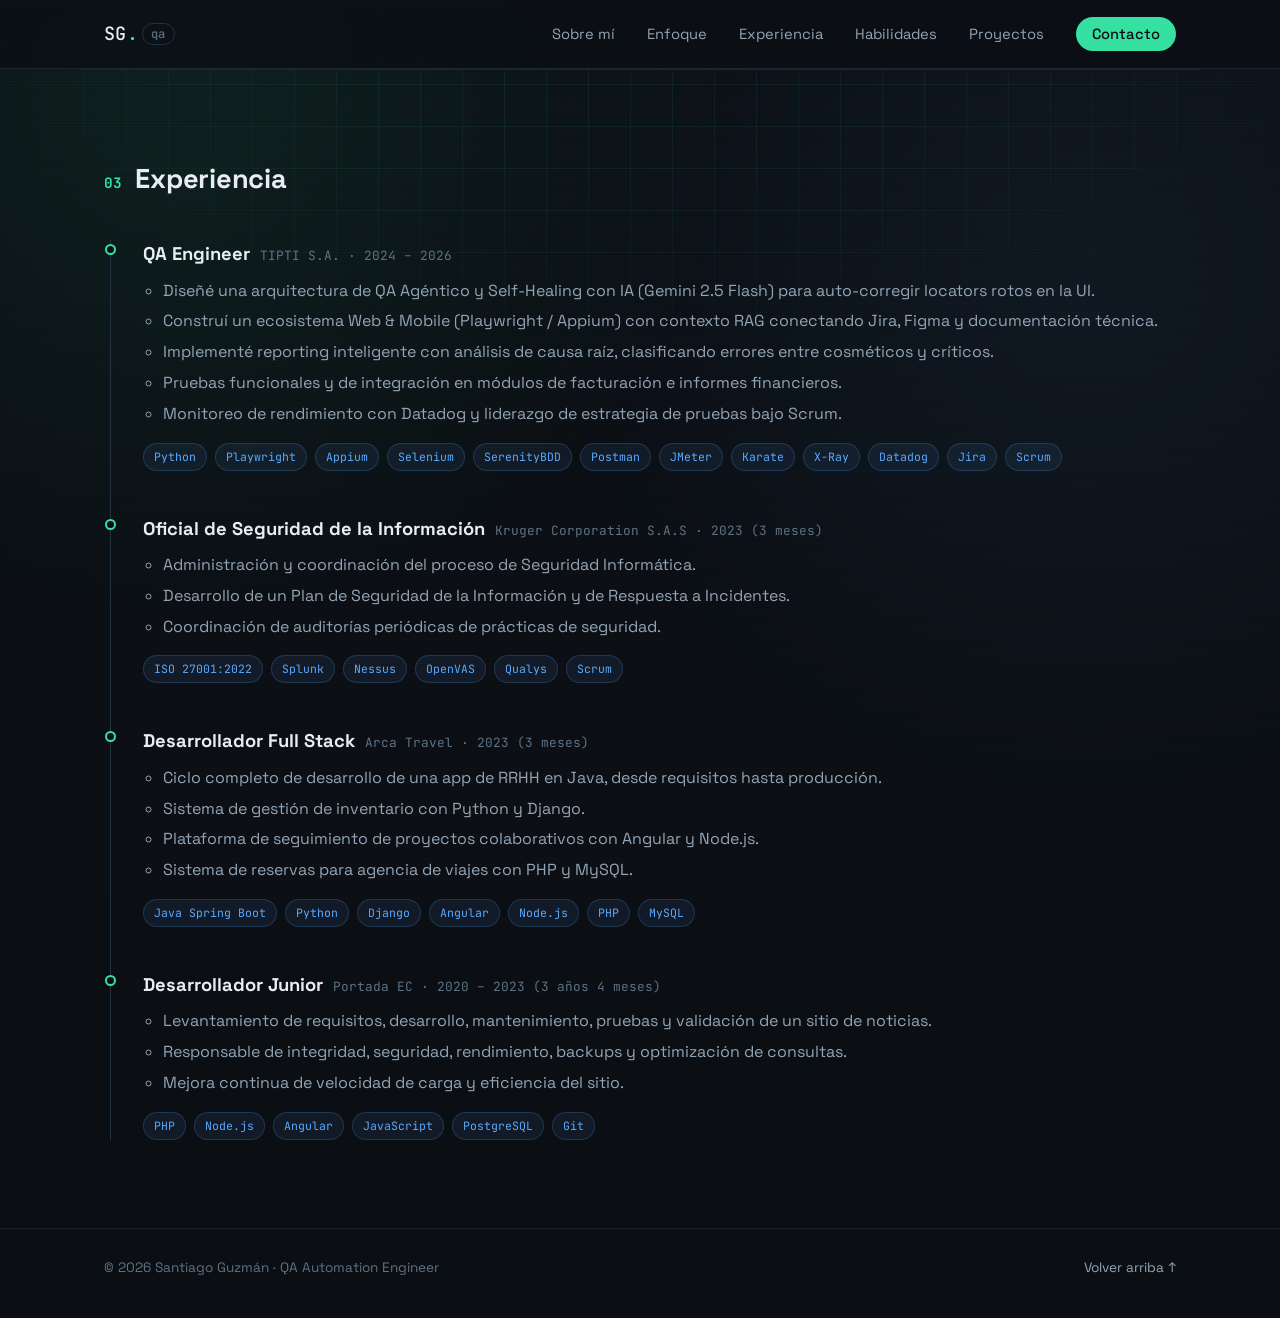
==== experiencia.html @ 898bb7b3 "Create experiencia.html" ====
<!DOCTYPE html>
<html lang="es">
<head>
<meta charset="UTF-8">
<meta name="viewport" content="width=device-width, initial-scale=1.0">
<title>Experiencia · Santiago Guzmán</title>
<meta name="description" content="Trayectoria profesional de Santiago Guzmán: QA Engineer en TIPTI S.A., seguridad de la información y desarrollo full stack.">
<link rel="preconnect" href="https://fonts.googleapis.com">
<link href="https://fonts.googleapis.com/css2?family=Space+Grotesk:wght@400;500;600;700&family=JetBrains+Mono:wght@400;500&display=swap" rel="stylesheet">
<link rel="stylesheet" href="styles.css">
</head>
<body>

<div class="noise-overlay"></div>
<div class="grid-bg" aria-hidden="true"></div>
<div class="scanline" aria-hidden="true"></div>
<header class="site-header" id="top">
  <nav class="nav container">
    <a href="index.html" class="logo">SG<span class="logo-dot">.</span><span class="logo-tag">qa</span></a>
    <button class="nav-toggle" id="navToggle" aria-label="Abrir menú" aria-expanded="false">
      <span></span><span></span><span></span>
    </button>
    <ul class="nav-links" id="navLinks">
      <li><a href="sobre-mi.html">Sobre mí</a></li>
      <li><a href="enfoque.html">Enfoque</a></li>
      <li><a href="experiencia.html" class="active">Experiencia</a></li>
      <li><a href="habilidades.html">Habilidades</a></li>
      <li><a href="proyectos.html">Proyectos</a></li>
      <li><a href="contacto.html" class="nav-cta">Contacto</a></li>
    </ul>
  </nav>
</header>
<main>
  <section class="section container">
    <h2 class="section-title"><span class="section-num">03</span> Experiencia</h2>
    <ol class="timeline">

      <li class="timeline-item">
        <div class="timeline-marker"></div>
        <div class="timeline-content">
          <div class="timeline-head">
            <h3>QA Engineer</h3>
            <span class="timeline-period">TIPTI S.A. · 2024 – 2026</span>
          </div>
          <ul class="timeline-list">
            <li>Diseñé una arquitectura de QA Agéntico y Self-Healing con IA (Gemini 2.5 Flash) para auto-corregir locators rotos en la UI.</li>
            <li>Construí un ecosistema Web &amp; Mobile (Playwright / Appium) con contexto RAG conectando Jira, Figma y documentación técnica.</li>
            <li>Implementé reporting inteligente con análisis de causa raíz, clasificando errores entre cosméticos y críticos.</li>
            <li>Pruebas funcionales y de integración en módulos de facturación e informes financieros.</li>
            <li>Monitoreo de rendimiento con Datadog y liderazgo de estrategia de pruebas bajo Scrum.</li>
          </ul>
          <ul class="timeline-tags">
            <li>Python</li><li>Playwright</li><li>Appium</li><li>Selenium</li><li>SerenityBDD</li><li>Postman</li><li>JMeter</li><li>Karate</li><li>X-Ray</li><li>Datadog</li><li>Jira</li><li>Scrum</li>
          </ul>
        </div>
      </li>

      <li class="timeline-item">
        <div class="timeline-marker"></div>
        <div class="timeline-content">
          <div class="timeline-head">
            <h3>Oficial de Seguridad de la Información</h3>
            <span class="timeline-period">Kruger Corporation S.A.S · 2023 (3 meses)</span>
          </div>
          <ul class="timeline-list">
            <li>Administración y coordinación del proceso de Seguridad Informática.</li>
            <li>Desarrollo de un Plan de Seguridad de la Información y de Respuesta a Incidentes.</li>
            <li>Coordinación de auditorías periódicas de prácticas de seguridad.</li>
          </ul>
          <ul class="timeline-tags">
            <li>ISO 27001:2022</li><li>Splunk</li><li>Nessus</li><li>OpenVAS</li><li>Qualys</li><li>Scrum</li>
          </ul>
        </div>
      </li>

      <li class="timeline-item">
        <div class="timeline-marker"></div>
        <div class="timeline-content">
          <div class="timeline-head">
            <h3>Desarrollador Full Stack</h3>
            <span class="timeline-period">Arca Travel · 2023 (3 meses)</span>
          </div>
          <ul class="timeline-list">
            <li>Ciclo completo de desarrollo de una app de RRHH en Java, desde requisitos hasta producción.</li>
            <li>Sistema de gestión de inventario con Python y Django.</li>
            <li>Plataforma de seguimiento de proyectos colaborativos con Angular y Node.js.</li>
            <li>Sistema de reservas para agencia de viajes con PHP y MySQL.</li>
          </ul>
          <ul class="timeline-tags">
            <li>Java Spring Boot</li><li>Python</li><li>Django</li><li>Angular</li><li>Node.js</li><li>PHP</li><li>MySQL</li>
          </ul>
        </div>
      </li>

      <li class="timeline-item">
        <div class="timeline-marker"></div>
        <div class="timeline-content">
          <div class="timeline-head">
            <h3>Desarrollador Junior</h3>
            <span class="timeline-period">Portada EC · 2020 – 2023 (3 años 4 meses)</span>
          </div>
          <ul class="timeline-list">
            <li>Levantamiento de requisitos, desarrollo, mantenimiento, pruebas y validación de un sitio de noticias.</li>
            <li>Responsable de integridad, seguridad, rendimiento, backups y optimización de consultas.</li>
            <li>Mejora continua de velocidad de carga y eficiencia del sitio.</li>
          </ul>
          <ul class="timeline-tags">
            <li>PHP</li><li>Node.js</li><li>Angular</li><li>JavaScript</li><li>PostgreSQL</li><li>Git</li>
          </ul>
        </div>
      </li>

    </ol>
  </section>
</main>
<footer class="site-footer">
  <div class="container footer-inner">
    <p>© <span id="year"></span> Santiago Guzmán · QA Automation Engineer</p>
    <a href="#top" class="back-to-top">Volver arriba ↑</a>
  </div>
</footer>

<script src="script.js"></script>
</body>
</html>
---- styles.css ----
/* ===== Tokens ===== */
:root {
  --bg: #0b0f14;
  --bg-elevated: #111820;
  --bg-card: #131b24;
  --border: #223140;
  --border-soft: #1a2530;
  --text: #e7edf3;
  --text-muted: #92a4b5;
  --text-faint: #5c7285;
  --accent: #35e0a1;
  --accent-dim: #1f8f68;
  --accent-soft: rgba(53, 224, 161, 0.12);
  --accent-2: #5aa9ff;
  --radius: 14px;
  --radius-sm: 8px;
  --maxw: 1120px;
  --font-display: "Space Grotesk", "Segoe UI", sans-serif;
  --font-mono: "JetBrains Mono", "SFMono-Regular", Consolas, monospace;
}

* { box-sizing: border-box; }

html { scroll-behavior: smooth; }

body {
  margin: 0;
  background: var(--bg);
  color: var(--text);
  font-family: var(--font-display);
  line-height: 1.55;
  -webkit-font-smoothing: antialiased;
}

.container {
  max-width: var(--maxw);
  margin: 0 auto;
  padding: 0 24px;
}

a { color: inherit; text-decoration: none; }

.noise-overlay {
  position: fixed;
  inset: 0;
  pointer-events: none;
  z-index: 0;
  background:
    radial-gradient(circle at 15% 10%, rgba(53, 224, 161, 0.08), transparent 40%),
    radial-gradient(circle at 85% 30%, rgba(90, 169, 255, 0.06), transparent 45%);
}

/* Futuristic grid floor */
.grid-bg {
  position: fixed;
  inset: 0;
  z-index: 0;
  pointer-events: none;
  background-image:
    linear-gradient(rgba(53, 224, 161, 0.07) 1px, transparent 1px),
    linear-gradient(90deg, rgba(53, 224, 161, 0.07) 1px, transparent 1px);
  background-size: 42px 42px;
  -webkit-mask-image: radial-gradient(ellipse 70% 50% at 50% 0%, #000 40%, transparent 85%);
          mask-image: radial-gradient(ellipse 70% 50% at 50% 0%, #000 40%, transparent 85%);
  animation: grid-drift 16s linear infinite;
}
@keyframes grid-drift {
  from { background-position: 0 0, 0 0; }
  to { background-position: 0 42px, 42px 0; }
}

/* CRT scanline */
.scanline {
  position: fixed;
  inset: 0;
  z-index: 40;
  pointer-events: none;
  background: repeating-linear-gradient(
    to bottom,
    rgba(255, 255, 255, 0.025) 0px,
    rgba(255, 255, 255, 0.025) 1px,
    transparent 1px,
    transparent 3px
  );
  opacity: 0.5;
}

@media (prefers-reduced-motion: reduce) {
  .grid-bg { animation: none; }
}

/* ===== Header / Nav ===== */
.site-header {
  position: sticky;
  top: 0;
  z-index: 50;
  background: rgba(11, 15, 20, 0.82);
  backdrop-filter: blur(10px);
  border-bottom: 1px solid var(--border-soft);
}

.nav {
  display: flex;
  align-items: center;
  justify-content: space-between;
  height: 68px;
}

.logo {
  font-family: var(--font-mono);
  font-weight: 500;
  font-size: 1.15rem;
  letter-spacing: 0.02em;
}
.logo-dot { color: var(--accent); }
.logo-tag {
  color: var(--text-faint);
  font-size: 0.75rem;
  margin-left: 4px;
  border: 1px solid var(--border);
  border-radius: 999px;
  padding: 2px 8px;
  vertical-align: middle;
}

.nav-links {
  display: flex;
  align-items: center;
  gap: 32px;
  list-style: none;
  margin: 0;
  padding: 0;
}
.nav-links a {
  font-size: 0.92rem;
  color: var(--text-muted);
  transition: color 0.15s ease;
}
.nav-links a:hover { color: var(--text); }
.nav-cta {
  color: var(--bg) !important;
  background: var(--accent);
  padding: 8px 16px;
  border-radius: 999px;
  font-weight: 500;
}
.nav-cta:hover { background: var(--accent-dim) !important; color: var(--bg) !important; }

.nav-toggle {
  display: none;
  flex-direction: column;
  gap: 5px;
  background: none;
  border: none;
  cursor: pointer;
  padding: 8px;
}
.nav-toggle span {
  width: 22px;
  height: 2px;
  background: var(--text);
  border-radius: 2px;
}

/* ===== Hero ===== */
.hero {
  position: relative;
  z-index: 1;
  display: grid;
  grid-template-columns: 1.1fr 0.9fr;
  gap: 48px;
  align-items: center;
  padding: 96px 24px 80px;
}

.eyebrow {
  display: inline-flex;
  align-items: center;
  gap: 8px;
  font-family: var(--font-mono);
  font-size: 0.8rem;
  color: var(--accent);
  background: var(--accent-soft);
  border: 1px solid rgba(53, 224, 161, 0.25);
  padding: 6px 12px;
  border-radius: 999px;
  margin: 0 0 20px;
}
.status-dot {
  width: 7px;
  height: 7px;
  border-radius: 50%;
  background: var(--accent);
  box-shadow: 0 0 0 3px rgba(53, 224, 161, 0.25);
}

.hero h1 {
  font-size: clamp(2.4rem, 5vw, 3.6rem);
  margin: 0 0 6px;
  line-height: 1.05;
  letter-spacing: -0.02em;
}

/* Glitch text effect */
.glitch {
  position: relative;
  text-shadow: 0 0 18px rgba(53, 224, 161, 0.25);
}
.glitch::before,
.glitch::after {
  content: attr(data-text);
  position: absolute;
  top: 0;
  left: 0;
  width: 100%;
  height: 100%;
  background: var(--bg);
  overflow: hidden;
}
.glitch::before {
  left: 2px;
  color: var(--accent-2);
  clip-path: inset(0 0 88% 0);
  animation: glitch-anim 5s infinite linear alternate-reverse;
}
.glitch::after {
  left: -2px;
  color: var(--accent);
  clip-path: inset(60% 0 20% 0);
  animation: glitch-anim 6.5s infinite linear alternate-reverse;
}
@keyframes glitch-anim {
  0%, 88%, 100% { clip-path: inset(0 0 88% 0); transform: translate(0, 0); }
  4% { clip-path: inset(10% 0 60% 0); transform: translate(-2px, 0); }
  10% { clip-path: inset(70% 0 5% 0); transform: translate(2px, 0); }
  16% { clip-path: inset(40% 0 40% 0); transform: translate(-1px, 0); }
  22% { clip-path: inset(0 0 88% 0); transform: translate(0, 0); }
}
@media (prefers-reduced-motion: reduce) {
  .glitch::before, .glitch::after { animation: none; display: none; }
}

/* HUD badges */
.hud-badges {
  display: flex;
  flex-wrap: wrap;
  gap: 10px;
  list-style: none;
  margin: 0 0 28px;
  padding: 0;
}
.hud-badges li {
  display: inline-flex;
  align-items: center;
  gap: 7px;
  font-family: var(--font-mono);
  font-size: 0.7rem;
  letter-spacing: 0.03em;
  color: var(--accent-2);
  background: rgba(90, 169, 255, 0.07);
  border: 1px solid rgba(90, 169, 255, 0.22);
  border-radius: 999px;
  padding: 5px 11px;
}
.hud-dot {
  width: 6px;
  height: 6px;
  border-radius: 50%;
  background: var(--accent);
  box-shadow: 0 0 8px 1px rgba(53, 224, 161, 0.7);
  animation: hud-pulse 1.8s ease-in-out infinite;
}
@keyframes hud-pulse {
  0%, 100% { opacity: 1; }
  50% { opacity: 0.35; }
}

.hero-role {
  font-family: var(--font-mono);
  color: var(--accent-2);
  font-size: 1.15rem;
  margin: 0 0 22px;
}

.hero-desc {
  color: var(--text-muted);
  font-size: 1.05rem;
  max-width: 52ch;
  margin: 0 0 32px;
}
.hero-desc strong { color: var(--text); font-weight: 600; }

.hero-actions {
  display: flex;
  gap: 14px;
  margin-bottom: 44px;
}

.btn {
  display: inline-flex;
  align-items: center;
  gap: 8px;
  padding: 12px 22px;
  border-radius: var(--radius-sm);
  font-weight: 500;
  font-size: 0.95rem;
  transition: transform 0.15s ease, background 0.15s ease, border-color 0.15s ease;
}
.btn-primary {
  background: var(--accent);
  color: #061310;
}
.btn-primary:hover { background: #4ff0b3; transform: translateY(-1px); box-shadow: 0 0 24px -4px rgba(53, 224, 161, 0.6); }
.btn-ghost {
  border: 1px solid var(--border);
  color: var(--text);
}
.btn-ghost:hover { border-color: var(--accent); color: var(--accent); box-shadow: 0 0 20px -6px rgba(53, 224, 161, 0.5); }

.hero-stats {
  display: flex;
  gap: 36px;
  list-style: none;
  padding: 24px 0 0;
  margin: 0;
  border-top: 1px solid var(--border-soft);
}
.hero-stats li { display: flex; flex-direction: column; gap: 4px; }
.stat-num {
  font-family: var(--font-mono);
  font-size: 1.15rem;
  color: var(--text);
  font-weight: 500;
}
.stat-label {
  font-size: 0.78rem;
  color: var(--text-faint);
}

/* Terminal panel */
.hero-panel { position: relative; }
.terminal {
  background: var(--bg-elevated);
  border: 1px solid var(--border);
  border-radius: var(--radius);
  overflow: hidden;
  box-shadow: 0 30px 60px -20px rgba(0, 0, 0, 0.6), 0 0 40px -12px rgba(53, 224, 161, 0.25);
}
.terminal-bar {
  display: flex;
  align-items: center;
  gap: 8px;
  padding: 12px 16px;
  background: var(--bg-card);
  border-bottom: 1px solid var(--border-soft);
}
.dot { width: 10px; height: 10px; border-radius: 50%; }
.dot-r { background: #ff5f57; }
.dot-y { background: #febc2e; }
.dot-g { background: #28c840; }
.terminal-title {
  margin-left: 8px;
  font-family: var(--font-mono);
  font-size: 0.78rem;
  color: var(--text-faint);
}
.terminal-body {
  margin: 0;
  padding: 22px 20px;
  font-family: var(--font-mono);
  font-size: 0.85rem;
  line-height: 1.75;
  overflow-x: auto;
  color: var(--text-muted);
}
.tk-key { color: #c792ea; }
.tk-fn { color: var(--accent-2); }
.tk-str { color: var(--accent); }
.tk-cmt { color: var(--text-faint); font-style: italic; }

/* ===== Sections ===== */
.section {
  position: relative;
  z-index: 1;
  padding: 88px 24px;
  border-top: 1px solid var(--border-soft);
}

.section-title {
  display: flex;
  align-items: baseline;
  gap: 14px;
  font-size: 1.7rem;
  margin: 0 0 40px;
  letter-spacing: -0.01em;
}
.section-num {
  font-family: var(--font-mono);
  font-size: 0.9rem;
  color: var(--accent);
}

.section-intro {
  color: var(--text-muted);
  max-width: 60ch;
  margin: -20px 0 36px;
}

/* About */
.about-grid {
  display: grid;
  grid-template-columns: 1fr 1fr;
  gap: 40px;
}
.about-text {
  color: var(--text-muted);
  margin: 0 0 18px;
  font-size: 1.02rem;
}
.about-text strong { color: var(--text); }
.about-highlight {
  background: var(--bg-card);
  border: 1px solid var(--border);
  border-left: 3px solid var(--accent);
  border-radius: var(--radius-sm);
  padding: 22px 24px;
  align-self: start;
}
.highlight-kicker {
  font-family: var(--font-mono);
  font-size: 0.78rem;
  color: var(--accent);
  text-transform: uppercase;
  letter-spacing: 0.06em;
  margin: 0 0 10px;
}
.about-highlight p:last-child { margin: 0; color: var(--text); }

/* Timeline */
.timeline {
  list-style: none;
  margin: 0;
  padding: 0;
  border-left: 1px solid var(--border);
  margin-left: 6px;
}
.timeline-item {
  position: relative;
  padding: 0 0 44px 32px;
}
.timeline-item:last-child { padding-bottom: 0; }
.timeline-marker {
  position: absolute;
  left: -6px;
  top: 4px;
  width: 11px;
  height: 11px;
  border-radius: 50%;
  background: var(--bg);
  border: 2px solid var(--accent);
}
.timeline-head {
  display: flex;
  flex-wrap: wrap;
  align-items: baseline;
  gap: 10px;
  margin-bottom: 10px;
}
.timeline-head h3 { margin: 0; font-size: 1.15rem; }
.timeline-period {
  font-family: var(--font-mono);
  font-size: 0.8rem;
  color: var(--text-faint);
}
.timeline-list {
  margin: 0 0 16px;
  padding-left: 20px;
  color: var(--text-muted);
}
.timeline-list li { margin-bottom: 6px; }
.timeline-tags {
  list-style: none;
  display: flex;
  flex-wrap: wrap;
  gap: 8px;
  margin: 0;
  padding: 0;
}
.timeline-tags li {
  font-family: var(--font-mono);
  font-size: 0.72rem;
  color: var(--accent-2);
  background: rgba(90, 169, 255, 0.08);
  border: 1px solid rgba(90, 169, 255, 0.2);
  border-radius: 999px;
  padding: 4px 10px;
}

/* Testing pyramid */
.pyramid {
  display: flex;
  flex-direction: column;
  gap: 14px;
  max-width: 720px;
}
.pyramid-layer {
  display: flex;
  flex-direction: column;
  gap: 6px;
}
.pyramid-bar {
  width: var(--w);
  min-width: 220px;
  display: flex;
  align-items: center;
  justify-content: space-between;
  gap: 12px;
  padding: 12px 18px;
  border-radius: var(--radius-sm);
  font-family: var(--font-mono);
  font-size: 0.85rem;
  color: #061310;
  font-weight: 500;
  transition: transform 0.2s ease, box-shadow 0.2s ease;
}
.pyramid-bar:hover { transform: translateX(4px); }
.pyramid-bar em { font-style: normal; opacity: 0.75; font-size: 0.78rem; }
.pyramid-bar--unit { background: linear-gradient(90deg, var(--accent), #7cf3c4); box-shadow: 0 0 22px -8px rgba(53, 224, 161, 0.7); }
.pyramid-bar--smoke { background: linear-gradient(90deg, #6fd8c9, #5aa9ff); box-shadow: 0 0 22px -8px rgba(90, 169, 255, 0.6); }
.pyramid-bar--sanity { background: linear-gradient(90deg, #7c9bff, #a78bfa); box-shadow: 0 0 22px -8px rgba(167, 139, 250, 0.55); }
.pyramid-bar--e2e { background: linear-gradient(90deg, #c792ea, #f3a7d1); box-shadow: 0 0 22px -8px rgba(199, 146, 234, 0.55); }
.pyramid-layer p {
  margin: 0;
  color: var(--text-faint);
  font-size: 0.82rem;
  max-width: 60ch;
}
.pyramid-note {
  margin: 22px 0 0;
  font-family: var(--font-mono);
  font-size: 0.8rem;
  color: var(--text-faint);
  border-left: 2px solid var(--border);
  padding-left: 14px;
}

/* Skills */
.skills-grid {
  display: grid;
  grid-template-columns: repeat(3, 1fr);
  gap: 20px;
}
.skill-card {
  background: var(--bg-card);
  border: 1px solid var(--border);
  border-radius: var(--radius);
  padding: 24px;
  transition: border-color 0.15s ease, transform 0.15s ease;
}
.skill-card:hover { border-color: var(--accent-dim); transform: translateY(-2px); }
.skill-card h3 {
  margin: 0 0 16px;
  font-size: 1rem;
  color: var(--text);
}
.chip-list {
  list-style: none;
  display: flex;
  flex-wrap: wrap;
  gap: 8px;
  margin: 0;
  padding: 0;
}
.chip-list li {
  font-size: 0.8rem;
  color: var(--text-muted);
  background: var(--bg-elevated);
  border: 1px solid var(--border-soft);
  border-radius: var(--radius-sm);
  padding: 5px 10px;
}

/* Education & certs */
.edu-main { margin-bottom: 32px; }
.edu-main h3 { margin: 0 0 8px; font-size: 1.2rem; }
.edu-sub { color: var(--text-muted); margin: 0; font-size: 0.92rem; }

.cert-groups {
  display: grid;
  grid-template-columns: repeat(3, 1fr);
  gap: 28px;
}
.cert-group-title {
  display: flex;
  align-items: center;
  gap: 8px;
  margin: 0 0 14px;
  font-size: 0.82rem;
  letter-spacing: 0.04em;
  text-transform: uppercase;
  color: var(--text-muted);
  font-family: var(--font-mono);
  font-weight: 500;
}
.cert-group-dot {
  width: 8px;
  height: 8px;
  border-radius: 50%;
  box-shadow: 0 0 8px 1px currentColor;
}
.cert-group-dot--ai { background: var(--accent-2); color: var(--accent-2); }
.cert-group-dot--qa { background: var(--accent); color: var(--accent); }
.cert-group-dot--dev { background: #c792ea; color: #c792ea; }

.cert-list {
  list-style: none;
  margin: 0;
  padding: 0;
  display: flex;
  flex-direction: column;
  gap: 10px;
}
.cert-list li {
  display: flex;
  flex-direction: column;
  gap: 4px;
  padding: 12px 14px;
  background: var(--bg-card);
  border: 1px solid var(--border-soft);
  border-radius: var(--radius-sm);
  font-size: 0.85rem;
  transition: border-color 0.15s ease, transform 0.15s ease;
}
.cert-list li:hover { border-color: var(--accent-dim); transform: translateX(3px); }
.cert-name { color: var(--text); line-height: 1.35; }
.cert-org { color: var(--text-faint); font-family: var(--font-mono); font-size: 0.74rem; }

/* Projects */
.projects-grid {
  display: grid;
  grid-template-columns: repeat(auto-fill, minmax(280px, 1fr));
  gap: 22px;
}
.project-card {
  background: var(--bg-card);
  border: 1px solid var(--border);
  border-radius: var(--radius);
  padding: 26px;
  display: flex;
  flex-direction: column;
  gap: 10px;
}
.project-card h3 { margin: 0; font-size: 1.05rem; }
.project-card p { margin: 0; color: var(--text-muted); font-size: 0.9rem; }
.project-card--placeholder {
  align-items: center;
  justify-content: center;
  text-align: center;
  border-style: dashed;
  color: var(--text-faint);
  min-height: 160px;
}
.placeholder-icon {
  font-size: 1.6rem;
  color: var(--accent-dim);
}
.project-tags {
  list-style: none;
  display: flex;
  flex-wrap: wrap;
  gap: 6px;
  margin: 6px 0 0;
  padding: 0;
}
.project-tags li {
  font-family: var(--font-mono);
  font-size: 0.7rem;
  color: var(--accent);
  background: var(--accent-soft);
  border-radius: 999px;
  padding: 3px 9px;
}
.project-link {
  margin-top: 8px;
  font-size: 0.85rem;
  color: var(--accent-2);
}

/* Contact */
.contact-grid {
  display: flex;
  flex-direction: column;
  gap: 28px;
}
.contact-lead {
  font-size: 1.15rem;
  max-width: 48ch;
  color: var(--text);
  margin: 0;
}
.contact-list {
  list-style: none;
  display: flex;
  flex-wrap: wrap;
  gap: 14px;
  margin: 0;
  padding: 0;
}
.contact-list a, .contact-location {
  display: inline-flex;
  align-items: center;
  gap: 10px;
  padding: 12px 18px;
  background: var(--bg-card);
  border: 1px solid var(--border);
  border-radius: 999px;
  font-size: 0.9rem;
  color: var(--text);
  transition: border-color 0.15s ease, color 0.15s ease;
}
.contact-list a:hover { border-color: var(--accent); color: var(--accent); }
.contact-icon {
  font-family: var(--font-mono);
  color: var(--accent);
  font-size: 0.9rem;
}
.contact-location { color: var(--text-muted); }

/* Footer */
.site-footer {
  border-top: 1px solid var(--border-soft);
  padding: 28px 0 40px;
  position: relative;
  z-index: 1;
}
.footer-inner {
  display: flex;
  justify-content: space-between;
  align-items: center;
  flex-wrap: wrap;
  gap: 12px;
}
.footer-inner p {
  margin: 0;
  color: var(--text-faint);
  font-size: 0.85rem;
}
.back-to-top {
  color: var(--text-muted);
  font-size: 0.85rem;
}
.back-to-top:hover { color: var(--accent); }

/* ===== Responsive ===== */
@media (max-width: 860px) {
  .hero { grid-template-columns: 1fr; padding-top: 48px; }
  .hero-panel { order: -1; }
  .about-grid { grid-template-columns: 1fr; }
  .skills-grid { grid-template-columns: repeat(2, 1fr); }
  .cert-groups { grid-template-columns: 1fr 1fr; }
}

@media (max-width: 640px) {
  .nav-toggle { display: flex; }
  .nav-links {
    position: absolute;
    top: 68px;
    left: 0;
    right: 0;
    background: var(--bg-elevated);
    border-bottom: 1px solid var(--border-soft);
    flex-direction: column;
    align-items: flex-start;
    padding: 20px 24px 28px;
    gap: 18px;
    display: none;
  }
  .nav-links.open { display: flex; }
  .nav-cta { align-self: flex-start; }
  .hero-stats { flex-wrap: wrap; row-gap: 16px; }
  .skills-grid { grid-template-columns: 1fr; }
  .cert-groups { grid-template-columns: 1fr; }
  .pyramid-bar { min-width: 0; width: 100%; }
  .section { padding: 64px 20px; }
}
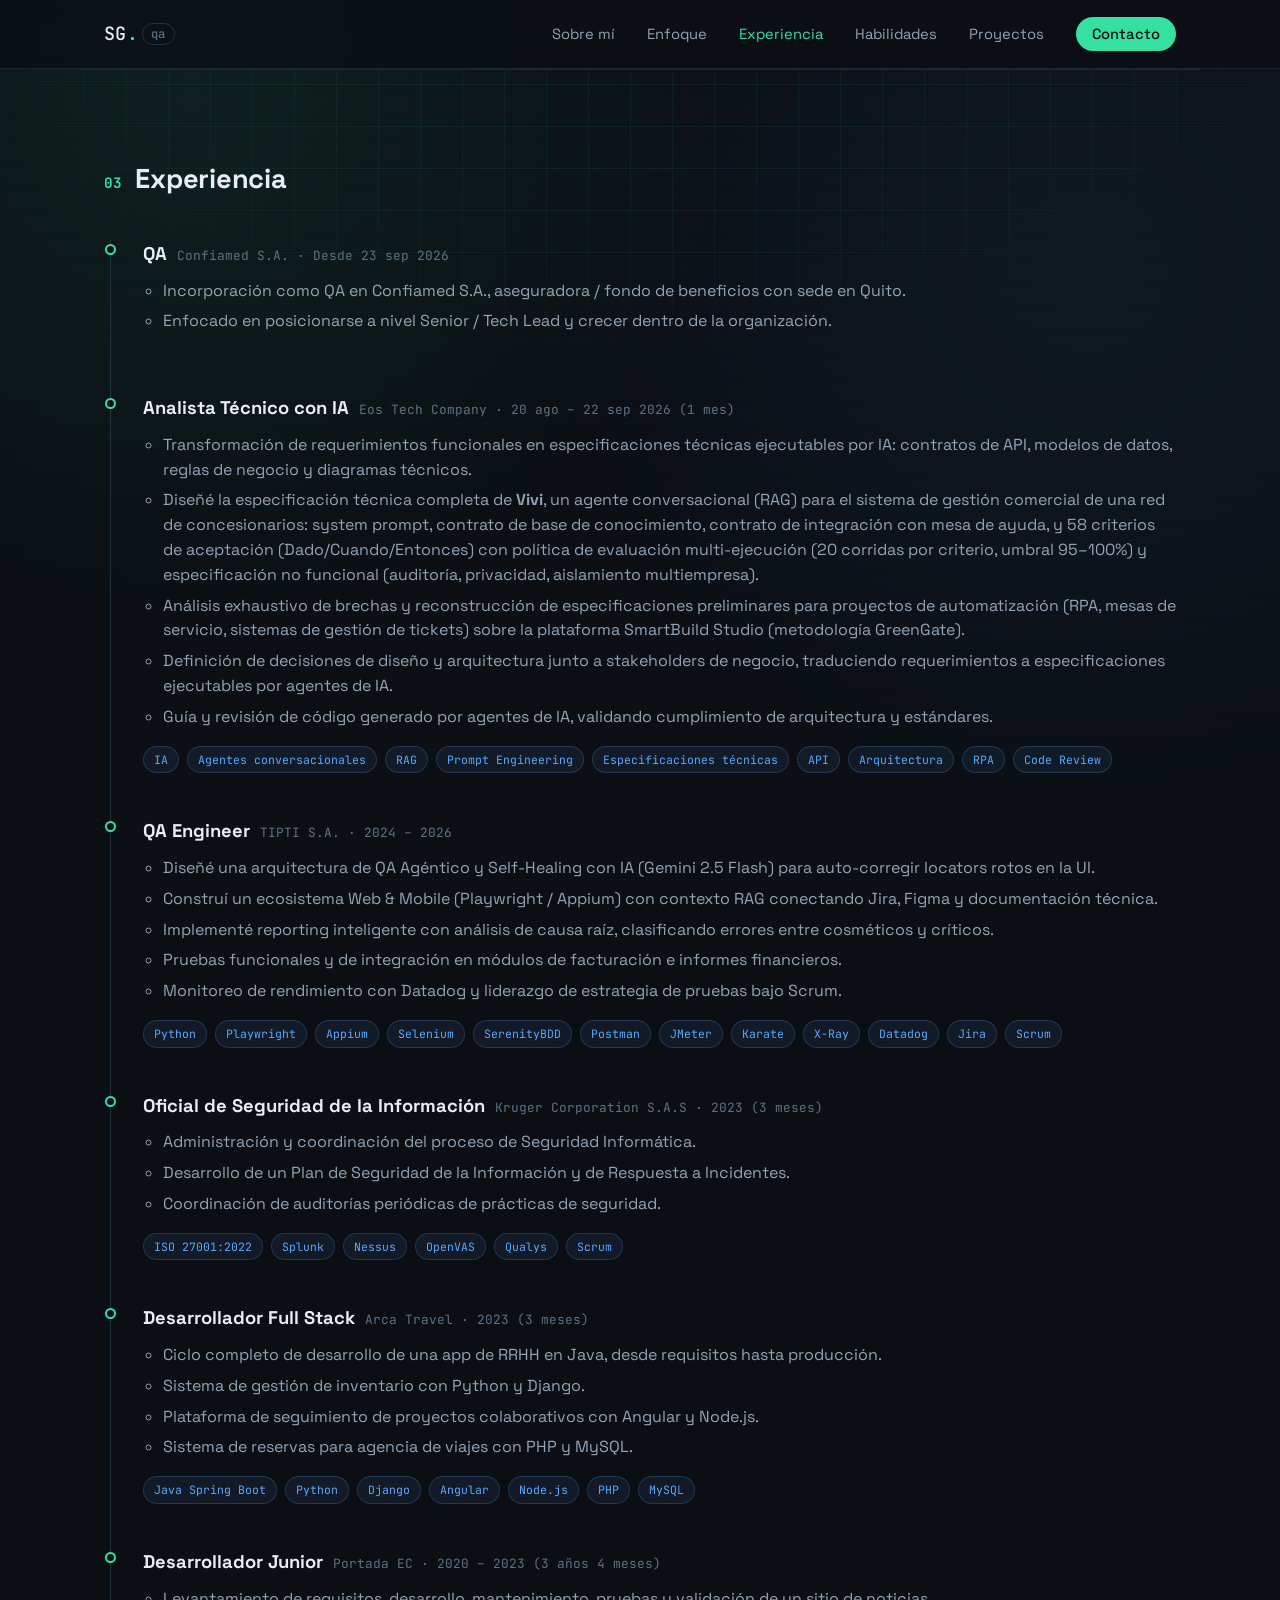
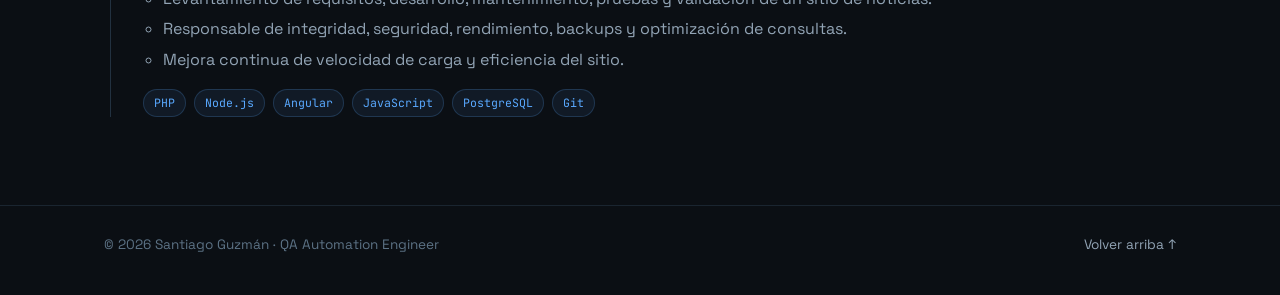
==== commit 39665980: "Update experiencia.html" ====
--- a/experiencia.html
+++ b/experiencia.html
@@ -34,6 +34,40 @@
   <section class="section container">
     <h2 class="section-title"><span class="section-num">03</span> Experiencia</h2>
     <ol class="timeline">
+
+      <li class="timeline-item">
+        <div class="timeline-marker"></div>
+        <div class="timeline-content">
+          <div class="timeline-head">
+            <h3>QA</h3>
+            <span class="timeline-period">Confiamed S.A. · Desde 23 sep 2026</span>
+          </div>
+          <ul class="timeline-list">
+            <li>Incorporación como QA en Confiamed S.A., aseguradora / fondo de beneficios con sede en Quito.</li>
+            <li>Enfocado en posicionarse a nivel Senior / Tech Lead y crecer dentro de la organización.</li>
+          </ul>
+        </div>
+      </li>
+
+      <li class="timeline-item">
+        <div class="timeline-marker"></div>
+        <div class="timeline-content">
+          <div class="timeline-head">
+            <h3>Analista Técnico con IA</h3>
+            <span class="timeline-period">Eos Tech Company · 20 ago – 22 sep 2026 (1 mes)</span>
+          </div>
+          <ul class="timeline-list">
+            <li>Transformación de requerimientos funcionales en especificaciones técnicas ejecutables por IA: contratos de API, modelos de datos, reglas de negocio y diagramas técnicos.</li>
+            <li>Diseñé la especificación técnica completa de <strong>Vivi</strong>, un agente conversacional (RAG) para el sistema de gestión comercial de una red de concesionarios: system prompt, contrato de base de conocimiento, contrato de integración con mesa de ayuda, y 58 criterios de aceptación (Dado/Cuando/Entonces) con política de evaluación multi-ejecución (20 corridas por criterio, umbral 95–100%) y especificación no funcional (auditoría, privacidad, aislamiento multiempresa).</li>
+            <li>Análisis exhaustivo de brechas y reconstrucción de especificaciones preliminares para proyectos de automatización (RPA, mesas de servicio, sistemas de gestión de tickets) sobre la plataforma SmartBuild Studio (metodología GreenGate).</li>
+            <li>Definición de decisiones de diseño y arquitectura junto a stakeholders de negocio, traduciendo requerimientos a especificaciones ejecutables por agentes de IA.</li>
+            <li>Guía y revisión de código generado por agentes de IA, validando cumplimiento de arquitectura y estándares.</li>
+          </ul>
+          <ul class="timeline-tags">
+            <li>IA</li><li>Agentes conversacionales</li><li>RAG</li><li>Prompt Engineering</li><li>Especificaciones técnicas</li><li>API</li><li>Arquitectura</li><li>RPA</li><li>Code Review</li>
+          </ul>
+        </div>
+      </li>
 
       <li class="timeline-item">
         <div class="timeline-marker"></div>
--- a/styles.css
+++ b/styles.css
@@ -137,6 +137,8 @@
   transition: color 0.15s ease;
 }
 .nav-links a:hover { color: var(--text); }
+.nav-links a.active { color: var(--accent); }
+.nav-cta.active { background: var(--accent-dim) !important; }
 .nav-cta {
   color: var(--bg) !important;
   background: var(--accent);
@@ -407,6 +409,22 @@
 }
 
 /* About */
+.about-photo-row {
+  display: flex;
+  align-items: center;
+  gap: 32px;
+  margin-bottom: 36px;
+}
+.about-photo {
+  width: 160px;
+  height: 160px;
+  object-fit: cover;
+  border-radius: var(--radius);
+  border: 1px solid var(--border);
+  box-shadow: 0 0 30px -10px rgba(53, 224, 161, 0.35);
+  flex-shrink: 0;
+}
+.about-photo-row .about-text { margin: 0; }
 .about-grid {
   display: grid;
   grid-template-columns: 1fr 1fr;
@@ -635,6 +653,38 @@
 .cert-name { color: var(--text); line-height: 1.35; }
 .cert-org { color: var(--text-faint); font-family: var(--font-mono); font-size: 0.74rem; }
 
+/* Quick links (home) */
+.quicklinks-grid {
+  display: grid;
+  grid-template-columns: repeat(3, 1fr);
+  gap: 20px;
+}
+.quicklink-card {
+  background: var(--bg-card);
+  border: 1px solid var(--border);
+  border-radius: var(--radius);
+  padding: 24px;
+  display: flex;
+  flex-direction: column;
+  gap: 10px;
+  transition: border-color 0.15s ease, transform 0.15s ease;
+}
+.quicklink-card:hover { border-color: var(--accent-dim); transform: translateY(-3px); }
+.quicklink-icon {
+  font-family: var(--font-mono);
+  color: var(--accent);
+  font-size: 0.85rem;
+  letter-spacing: 0.04em;
+}
+.quicklink-card h3 { margin: 0; font-size: 1.05rem; color: var(--text); }
+.quicklink-card p { margin: 0; color: var(--text-muted); font-size: 0.88rem; flex-grow: 1; }
+.quicklink-arrow {
+  margin-top: 4px;
+  font-family: var(--font-mono);
+  font-size: 0.8rem;
+  color: var(--accent-2);
+}
+
 /* Projects */
 .projects-grid {
   display: grid;
@@ -758,6 +808,7 @@
   .about-grid { grid-template-columns: 1fr; }
   .skills-grid { grid-template-columns: repeat(2, 1fr); }
   .cert-groups { grid-template-columns: 1fr 1fr; }
+  .quicklinks-grid { grid-template-columns: repeat(2, 1fr); }
 }
 
 @media (max-width: 640px) {
@@ -782,4 +833,7 @@
   .cert-groups { grid-template-columns: 1fr; }
   .pyramid-bar { min-width: 0; width: 100%; }
   .section { padding: 64px 20px; }
-}
+  .quicklinks-grid { grid-template-columns: 1fr; }
+  .about-photo-row { flex-direction: column; align-items: flex-start; }
+  .about-photo { width: 120px; height: 120px; }
+}
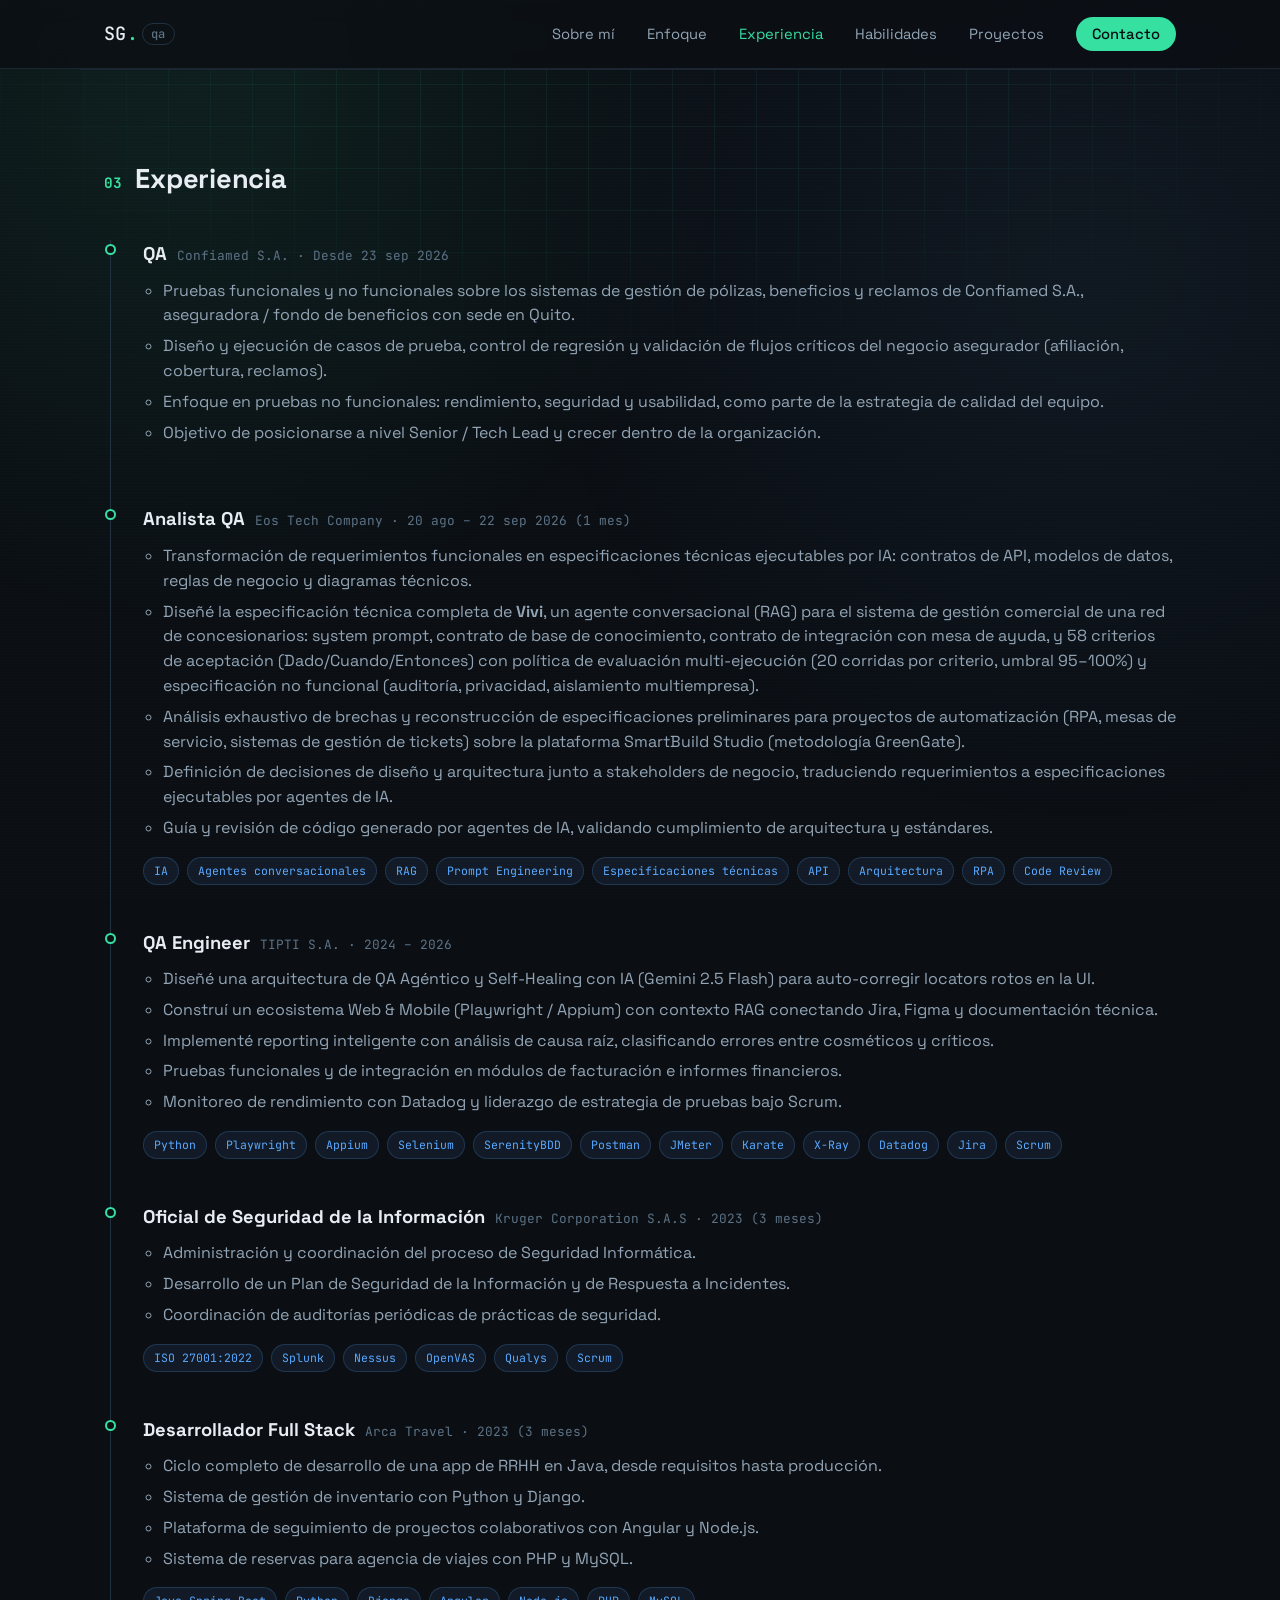
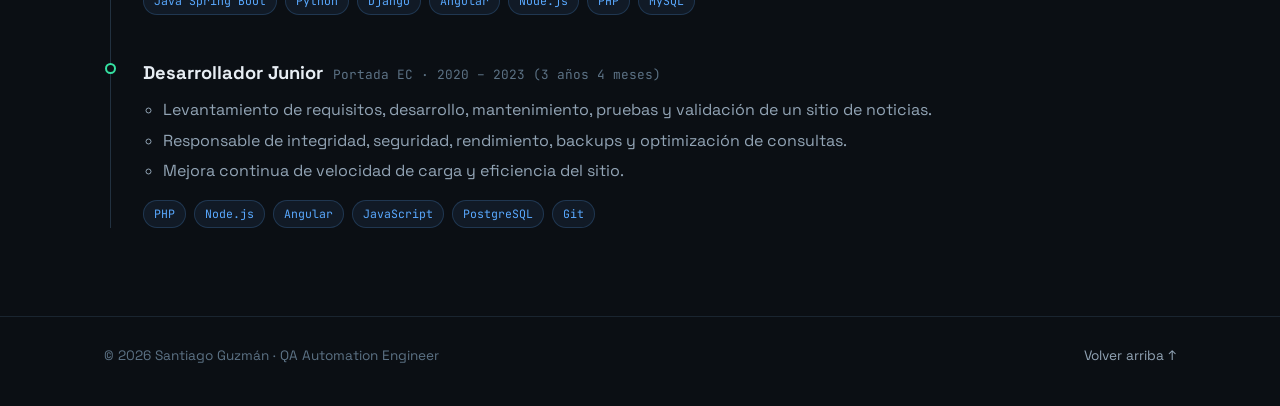
==== commit 662a634d: "Update experiencia.html" ====
--- a/experiencia.html
+++ b/experiencia.html
@@ -43,8 +43,10 @@
             <span class="timeline-period">Confiamed S.A. · Desde 23 sep 2026</span>
           </div>
           <ul class="timeline-list">
-            <li>Incorporación como QA en Confiamed S.A., aseguradora / fondo de beneficios con sede en Quito.</li>
-            <li>Enfocado en posicionarse a nivel Senior / Tech Lead y crecer dentro de la organización.</li>
+            <li>Pruebas funcionales y no funcionales sobre los sistemas de gestión de pólizas, beneficios y reclamos de Confiamed S.A., aseguradora / fondo de beneficios con sede en Quito.</li>
+            <li>Diseño y ejecución de casos de prueba, control de regresión y validación de flujos críticos del negocio asegurador (afiliación, cobertura, reclamos).</li>
+            <li>Enfoque en pruebas no funcionales: rendimiento, seguridad y usabilidad, como parte de la estrategia de calidad del equipo.</li>
+            <li>Objetivo de posicionarse a nivel Senior / Tech Lead y crecer dentro de la organización.</li>
           </ul>
         </div>
       </li>
@@ -53,7 +55,7 @@
         <div class="timeline-marker"></div>
         <div class="timeline-content">
           <div class="timeline-head">
-            <h3>Analista Técnico con IA</h3>
+            <h3>Analista QA</h3>
             <span class="timeline-period">Eos Tech Company · 20 ago – 22 sep 2026 (1 mes)</span>
           </div>
           <ul class="timeline-list">
